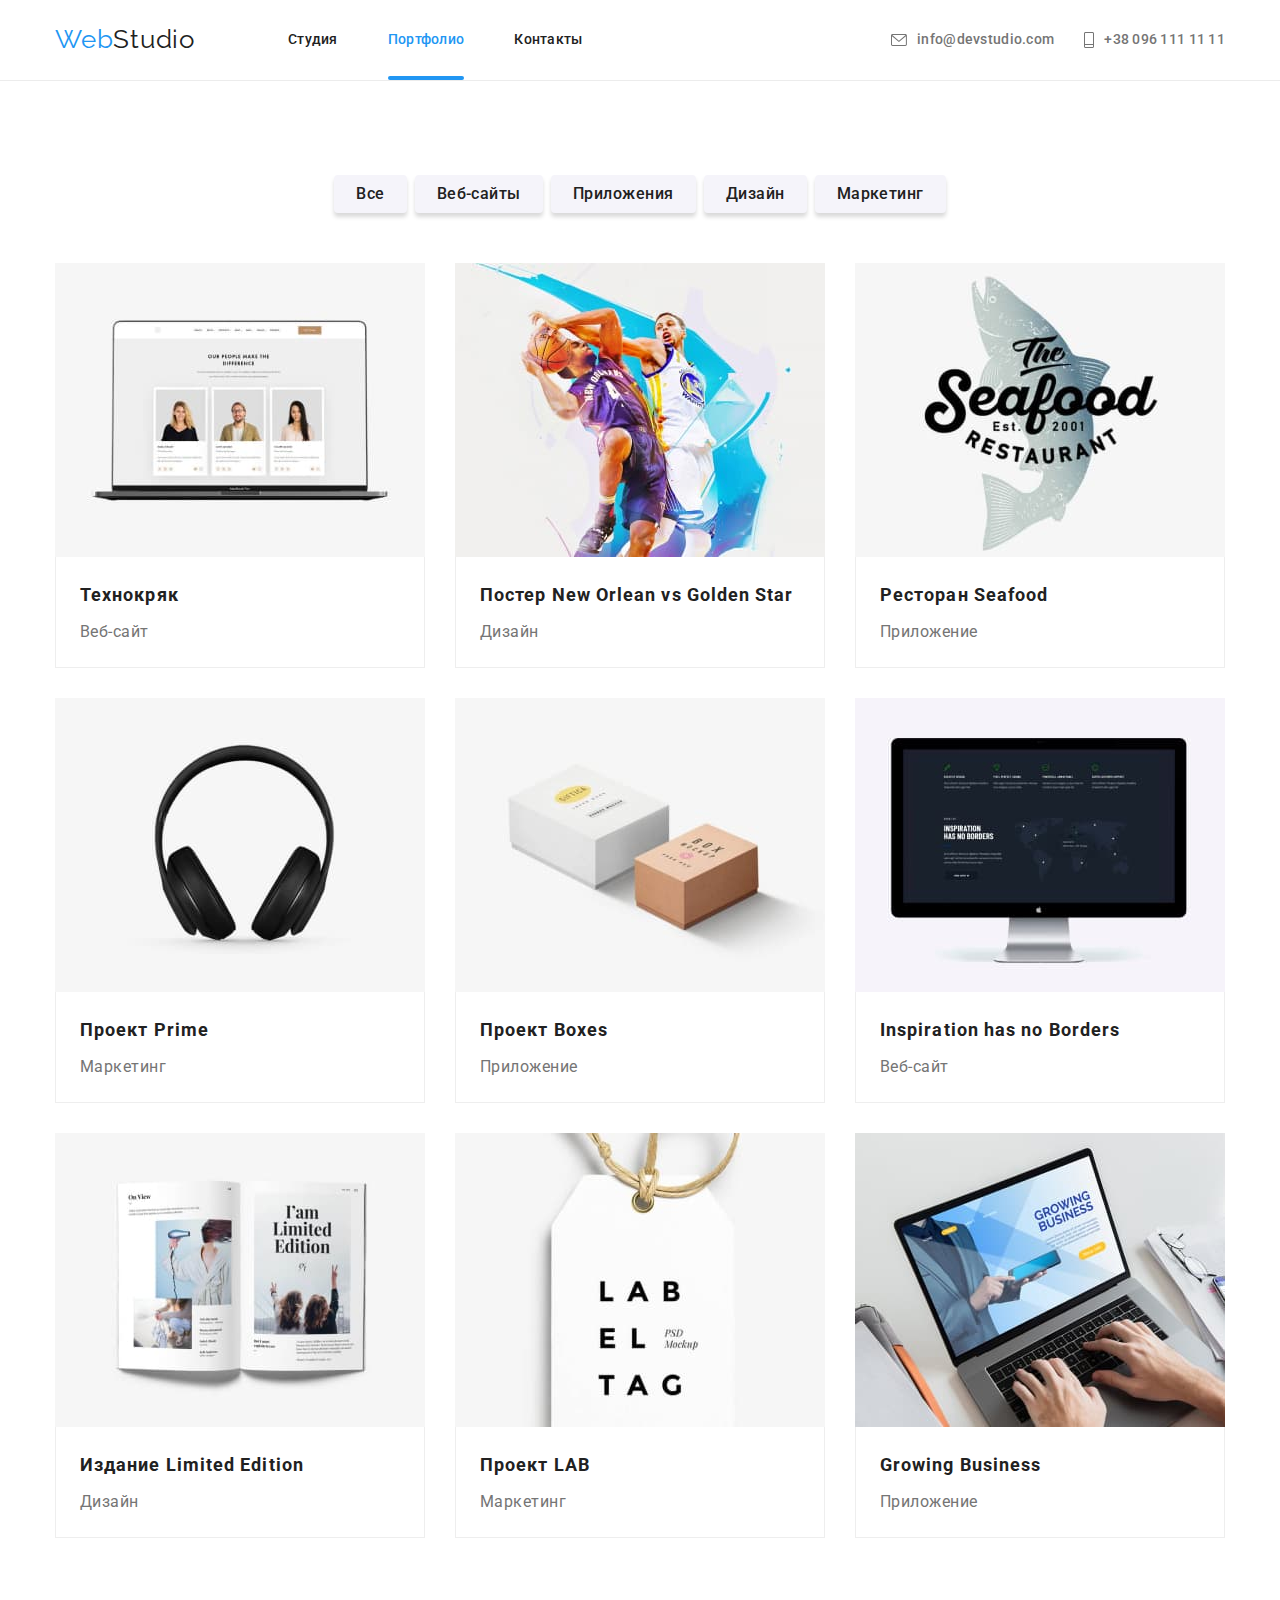
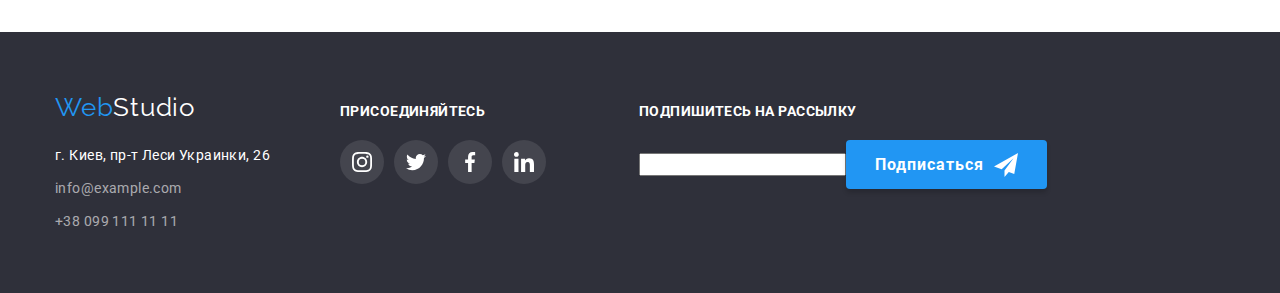
==== portfolio.html @ cc14819e "Initial commit" ====
<!DOCTYPE html>
<html lang="ru">
<head>
    <meta charset="UTF-8">
    <meta name="description" content="Портфолио студии" />
    <meta name="viewport" content="width=device-width, initial-scale=1.0"/>
    <title>Портфолио</title>
    <link rel="preconnect" href="https://fonts.googleapis.com"/>
    <link rel="preconnect" href="https://fonts.gstatic.com" crossorigin/>
    <link href="https://fonts.googleapis.com/css2?family=Raleway:wght@700&family=Roboto:wght@400;500;700;900&display=swap" rel="stylesheet"/>
    <link rel="stylesheet" href="https://cdnjs.cloudflare.com/ajax/libs/modern-normalize/1.0.0/modern-normalize.min.css" />
    <link rel="stylesheet" href="./css/styles.css"/>
</head>
<body>
    <!-- Header -->
    <header class="header-section">
        <div class="container header-container">
            <a class="header-logo" lang="en" href="./index.html"><span class="logo-title">Web</span>Studio</a>
            <nav>
                <ul class="header-list">
                    <li class="header-item">
                        <a class="header-link" href="./index.html">Студия</a>
                    </li>
                    <li class="header-item">
                        <a class="current-link" href="./portfolio.html">Портфолио</a>
                    </li>
                    <li class="header-item">
                        <a class="header-link" href="/">Контакты</a>
                    </li>
                </ul>
            </nav>
            <ul class="header-contact-list">
                <li class="header-contact-item">
                    <a class="header-contact-link link-mail" lang="en" href="mailto:info@devstudio.com">
                        <svg class="header-contact-icon" width="16" height="12">
                            <use href="./img/icons.svg#icon-convert"></use>
                        </svg>
                        info@devstudio.com
                    </a>
                </li>
                <li class="header-contact-item">
                    <a class="header-contact-link link-tel" href="tel:+380961111111">
                        <svg class="header-contact-icon" width="10" height="16">
                            <use href="./img/icons.svg#icon-mobile"></use>
                        </svg>
                        +38 096 111 11 11
                    </a>
                </li>
            </ul>
        </div>
    </header>
    <main>
        <!-- Studio's Portfolio -->
        <section class="section">
           <div class="container ">
                <h1 class="visually-hidden">Портфолио студии</h1>
                <!-- Portfolio buttons -->
                <ul class="button-list">
                    <li  class="item">
                        <button class="portfolio button" type="button">Все</button>
                    </li>
                    <li class="item">
                        <button class="portfolio button" type="button">Веб-сайты</button>
                    </li>
                    <li class="item">
                        <button class="portfolio button" type="button">Приложения</button>
                    </li>
                    <li class="item">
                        <button class="portfolio button" type="button">Дизайн</button>
                    </li>
                    <li class="item">
                        <button class="portfolio button" type="button">Маркетинг</button>
                    </li>
                </ul>
                <!-- Work examples -->
                <ul class="work-examples-list">
                    <li class="work-examples-item">
                        <a class="work-examples-link" href="">
                            <div class="work-examples-thumb">
                                <img src="img/portfol1.jpg" alt="Ноутбук с открытым веб-сайтом" width="370" height="294" />
                                <div class="work-overlay">
                                    <p class="work-overlay-text">Технокряк это современная площадка распространения коронавируса.
                                        Компании используют эту платформу для цифрового
                                        шпионажа и атак на защищённые сервера конкурентов.
                                    </p>
                                </div>
                            </div>
                            <div class="work-examples-text-box">
                                <h2 class="project-title">Технокряк</h2>
                                <p class="project-type">Веб-сайт</p>
                            </div>
                        </a>
                    </li>
                    <li class="work-examples-item">
                        <a class="work-examples-link" href="">
                            <div class="work-examples-thumb">
                                <img src="img/portfol2.jpg" alt="Два баскетболиста" width="370" height="294" />
                                <div class="work-overlay">
                                    <p class="work-overlay-text">Технокряк это современная площадка распространения коронавируса.
                                        Компании используют эту платформу для цифрового
                                        шпионажа и атак на защищённые сервера конкурентов.
                                    </p>
                                </div>
                            </div>
                            <div class="work-examples-text-box">
                                <h2 class="project-title">Постер New Orlean vs Golden Star</h2>
                                <p class="project-type">Дизайн</p>
                            </div>
                        </a>
                    </li>
                    <li class="work-examples-item">
                        <a class="work-examples-link" href="">
                            <div class="work-examples-thumb">
                                <img src="img/portfol3.jpg" alt="Название ресторана не фоне рыбы" width="370" height="294" />
                                <div class="work-overlay">
                                    <p class="work-overlay-text">Технокряк это современная площадка распространения коронавируса.
                                        Компании используют эту платформу для цифрового
                                        шпионажа и атак на защищённые сервера конкурентов.
                                    </p>
                                </div>
                            </div>
                            <div class="work-examples-text-box">
                                <h2 class="project-title">Ресторан Seafood</h2>
                                <p class="project-type">Приложение</p>
                            </div>
                        </a>
                    </li>
                    <li class="work-examples-item">
                        <a class="work-examples-link" href="">
                            <div class="work-examples-thumb">
                                <img src="img/portfol4.jpg" alt="Наушники" width="370" height="294" />
                                <div class="work-overlay">
                                    <p class="work-overlay-text">Технокряк это современная площадка распространения коронавируса.
                                        Компании используют эту платформу для цифрового
                                        шпионажа и атак на защищённые сервера конкурентов.
                                    </p>
                                </div>
                            </div>
                            <div class="work-examples-text-box">
                                <h2 class="project-title">Проект Prime</h2>
                                <p class="project-type">Маркетинг</p>
                            </div>
                        </a>
                    </li>
                    <li class="work-examples-item">
                        <a class="work-examples-link" href="">
                            <div class="work-examples-thumb">
                                <img src="img/portfol5.jpg" alt="Две коробки" width="370" height="294" />
                                <div class="work-overlay">
                                    <p class="work-overlay-text">Технокряк это современная площадка распространения коронавируса.
                                        Компании используют эту платформу для цифрового
                                        шпионажа и атак на защищённые сервера конкурентов.
                                    </p>
                                </div>
                            </div>
                            <div class="work-examples-text-box">
                                <h2 class="project-title">Проект Boxes</h2>
                                <p class="project-type">Приложение</p>
                            </div>
                        </a>
                    </li>
                    <li class="work-examples-item">
                        <a class="work-examples-link" href="">
                            <div class="work-examples-thumb">
                                <img src="img/portfol6.jpg" alt="Монитор с открытым веб-сайтом" width="370" height="294" />
                                <div class="work-overlay">
                                    <p class="work-overlay-text">Технокряк это современная площадка распространения коронавируса.
                                        Компании используют эту платформу для цифрового
                                        шпионажа и атак на защищённые сервера конкурентов.
                                    </p>
                                </div>
                            </div>
                            <div class="work-examples-text-box">
                                <h2 class="project-title">Inspiration has no Borders</h2>
                                <p class="project-type">Веб-сайт</p>
                            </div>
                        </a>
                    </li>
                    <li class="work-examples-item">
                        <a class="work-examples-link" href="">
                            <div class="work-examples-thumb">
                                <img src="img/portfol7.jpg" alt="Открытая книга" width="370" height="294" />
                                <div class="work-overlay">
                                    <p class="work-overlay-text">Технокряк это современная площадка распространения коронавируса.
                                        Компании используют эту платформу для цифрового
                                        шпионажа и атак на защищённые сервера конкурентов.
                                    </p>
                                </div>
                            </div>
                            <div class="work-examples-text-box">
                                <h2 class="project-title">Издание Limited Edition</h2>
                                <p class="project-type">Дизайн</p>
                            </div>
                        </a>
                    </li>
                    <li class="work-examples-item">
                        <a class="work-examples-link" href="">
                            <div class="work-examples-thumb">
                                <img src="img/portfol8.jpg" alt="Бирка" width="370" height="294" />
                                <div class="work-overlay">
                                    <p class="work-overlay-text">Технокряк это современная площадка распространения коронавируса.
                                        Компании используют эту платформу для цифрового
                                        шпионажа и атак на защищённые сервера конкурентов.
                                    </p>
                                </div>
                            </div>
                            <div class="work-examples-text-box">
                                <h2 class="project-title">Проект LAB</h2>
                                <p class="project-type">Маркетинг</p>
                            </div>
                        </a>
                    </li>
                    <li class="work-examples-item">
                        <a class="work-examples-link" href="">
                            <div class="work-examples-thumb">
                                <img src="img/portfol9.jpg" alt="Человек печатает на ноутбуке" width="370" height="294" />
                                <div class="work-overlay">
                                    <p class="work-overlay-text">Технокряк это современная площадка распространения коронавируса.
                                        Компании используют эту платформу для цифрового
                                        шпионажа и атак на защищённые сервера конкурентов.
                                    </p>
                                </div>
                            </div>
                            <div class="work-examples-text-box">
                                <h2 class="project-title">Growing Business</h2>
                                <p class="project-type">Приложение</p>
                            </div>
                        </a>
                    </li>
                </ul>
           </div>
        </section>
    </main>
    <!-- Footer -->
    <footer class="footer-section">
        <div class="footer-container container">
            <div>
                <a class="footer-logo" lang="en" href="./index.html"><span class="logo-title">Web</span>Studio</a>
                <address>
                    <ul class="footer-list">
                        <li class="item">
                            <a class="link adress-link" href="https://goo.gl/maps/s9QWNsardA6QoMJf8" target="_blank"
                                rel="noopener noreferrer">г. Киев, пр-т Леси Украинки, 26</a>
                        </li>
                        <li class="item">
                            <a class="footer-contact-link link" href="mailto:info@example.com">info@example.com</a>
                        </li>
                        <li class="item">
                            <a class="footer-contact-link link" href="tel:+380991111111">+38 099 111 11 11</a>
                        </li>
                    </ul>
                </address>
            </div>
            <div class="join-block">
                <h3 class="join-title">Присоединяйтесь</h3>
                <ul class="join-social-list">
                    <li class="social-item">
                        <a class="join social-link" href="/">
                            <svg class="join social-icon">
                                <use href="./img/icons.svg#icon-instagram"></use>
                            </svg>
                        </a>
                    </li>
                    <li class="social-item">
                        <a class="join social-link" href="/">
                            <svg class="join social-icon">
                                <use href="./img/icons.svg#icon-twitter"></use>
                            </svg>
                        </a>
                    </li>
                    <li class="social-item">
                        <a class="join social-link" href="/">
                            <svg class="join social-icon">
                                <use href="./img/icons.svg#icon-facebook"></use>
                            </svg>
                        </a>
                    </li>
                    <li class="social-item">
                        <a class="join social-link" href="/">
                            <svg class="join social-icon">
                                <use href="./img/icons.svg#icon-linkedin"></use>
                            </svg>
                        </a>
                    </li>
                </ul>
            </div>
            <div class="subscription-block ">
                <h3 class="subscription-title">Подпишитесь на рассылку</h3>
                <form class="subscription-form" name="subscription_form" autocomplete="on" novalidate>
                    <label>
                        <input class="email-field" type="email" name="subscription_email" placeholder="E-mail" />
                    </label>
                    <button class="button subscription-button" type="submit">Подписаться
                        <svg class="subscription-icon">
                            <use href="./img/icons.svg#icon-send"></use>
                        </svg>
                    </button>
                </form>
            </div>
        </div>
    </footer>
</body>
</html>
---- css/styles.css ----
/* Палитра*/
/* Акцент + Web logo #2196F3 */
/* Nav+Title #212121 */
/* Text+tel+mail #757575 */
/****************************index.html ***************************************/
/****************************Utilities****************************************/
:root {
  --accent-color: #2196f3;
  --primary-text-color: #212121;
  --secondary-text-color: #757575;
  --primary-background: #ffffff;
  --secondary-background: #2f303a;
  --logo-font-family: Raleway, sans-serif;
  --hero-footer-color: #ffffff;
  --animations-function-time: cubic-bezier(0.4, 0, 0.2, 1);
}
body {
  background-color: var(--primary-background);
  color: #212121;

  font-family: Roboto, sans-serif;
  letter-spacing: 0.03em;
}
a {
  text-decoration: none;
  color: var(--primary-text-color);
  outline: none;
}
ul {
  list-style: none;
  margin: 0;
  padding: 0;
}
h1,
h2,
h3,
p {
  margin: 0;
}
img {
  display: block;
  max-width: 100%;
  height: auto;
}
input {
  padding: 0;
  outline: none;
}
.container {
  margin-left: auto;
  margin-right: auto;
  width: 1200px;
  /* outline: 2px solid tomato; */
  padding-left: 15px;
  padding-right: 15px;
}
.section {
  padding: 94px 0;
}
.visually-hidden {
  position: absolute;
  white-space: nowrap;
  width: 1px;
  height: 1px;
  overflow: hidden;
  border: 0;
  padding: 0;
  clip: rect(0 0 0 0);
  clip-path: inset(50%);
  margin: -1px;
}
.work-title,
.team-title,
.clients-title {
  margin-bottom: 50px;
  text-align: center;

  font-size: 36px;
  line-height: 1.16;
  letter-spacing: 0.03em;
}
.button {
  font-family: inherit;
  font-weight: 700;
  font-size: 16px;
  line-height: 1.87;
  letter-spacing: 0.06em;

  background-color: var(--accent-color);
  color: var(--hero-footer-color);
  box-shadow: 0px 4px 4px rgba(0, 0, 0, 0.15);
  border: 0;
  cursor: pointer;
  border-radius: 4px;
}
a,
button {
  transition: color 250ms var(--animations-function-time);
}
svg {
  transition: fill 250ms var(--animations-function-time);
}
/******************************* Head ***************************************/
.header-section {
  border-bottom: 1px solid #ececec;
}
.header-container {
  display: flex;
  align-items: center;
}
.header-list {
  display: flex;
  margin-left: 93px;
}
.current-link,
.header-link,
.header-contact-link {
  font-weight: 500;
  font-size: 14px;
  line-height: 1.14;
  letter-spacing: 0.02em;

  display: block;
  padding-top: 32px;
  padding-bottom: 32px;
}
.header-item + .header-item {
  margin-left: 50px;
}
.header-contact-item + .header-contact-item {
  margin-left: 30px;
}
.header-contact-list {
  display: flex;
  margin-left: auto;
}
.header-logo {
  color: var(--primary-text-color);

  font-family: var(--logo-font-family);
  font-size: 26px;
  line-height: 1.2;
  letter-spacing: 0.03em;
}
.logo-title,
.current-link {
  color: var(--accent-color);
}
.header-contact-link {
  display: flex;
  align-items: center;

  color: var(--secondary-text-color);
}
.curent-link:hover,
.current-link:focus,
.header-link:hover,
.header-link:focus,
.header-contact-link:hover,
.header-contact-link:focus {
  color: var(--accent-color);
}
.header-contact-icon {
  margin-right: 10px;
  fill: currentColor;
}
.current-link {
  position: relative;
}
.current-link::after {
  content: '';
  display: inline-block;
  position: absolute;
  bottom: 0;
  left: 0;

  width: 100%;
  height: 4px;

  background-color: var(--accent-color);
  border-radius: 2px;
}
/***************************** Hero *****************************************/
.hero-section {
  padding: 200px 0;
  text-align: center;
  margin-left: auto;
  margin-right: auto;

  max-width: 1600px;

  background-image: linear-gradient(
      to right,
      rgba(47, 48, 58, 0.4),
      rgba(47, 48, 58, 0.4)
    ),
    url(../img/herobcg.jpg);
  background-repeat: no-repeat;
  background-position: center;
  background-size: cover;

  background-color: #c4c4c4;
}
.hero-title {
  margin-top: 0;
  margin-right: auto;
  margin-bottom: 30px;
  margin-left: auto;
  width: 696px;

  color: var(--hero-footer-color);

  font-weight: 900;
  font-size: 44px;
  line-height: 1.36;
  text-align: center;
  letter-spacing: 0.06em;
  text-transform: uppercase;
}
.hero-button {
  padding: 10px 32px;
}
.backdrop {
  position: fixed;
  top: 0;
  left: 0;

  width: 100%;
  height: 100%;
  background: rgba(0, 0, 0, 0.2);
  opacity: 1;
  transition: opacity 250ms var(--animations-function-time);
  z-index: 1;
}
.backdrop.is-hidden {
  opacity: 0;
  pointer-events: none;
}
.backdrop.is-hidden .modal {
  transform: translate(-50%, -50%) scale(1.2);
}
.modal {
  position: absolute;
  top: 50%;
  left: 50%;
  transform: translate(-50%, -50%) scale(1);
  transition: transform 250ms var(--animations-function-time) 250ms;

  min-width: 528px;
  min-height: 581px;

  background-color: #ffffff;
  box-shadow: 0px 1px 3px rgba(0, 0, 0, 0.12), 0px 1px 1px rgba(0, 0, 0, 0.14),
    0px 2px 1px rgba(0, 0, 0, 0.2);
  border-radius: 4px;
}
.close-button {
  position: absolute;
  top: 8px;
  right: 8px;
  display: flex;
  justify-content: center;
  align-items: center;
  width: 30px;
  height: 30px;

  cursor: pointer;
  background-color: #ffffff;
  border-radius: 50%;
  border: 1px solid rgba(0, 0, 0, 0.1);
}
.modal-icon {
  fill: #000000;
  transition: fill 250ms var(--animations-function-time);
}
.modal-icon:hover,
.modal-icon:focus {
  fill: var(--accent-color);
}
.modal-text {
  padding-top: 40px;
  margin-bottom: 30px;
  font-weight: 700;
  font-size: 20px;
  line-height: 1.15;
  letter-spacing: 0.03em;
}
.callback-form {
  display: flex;
  flex-direction: column;
  margin: auto;
  align-items: center;
  width: 448px;
}
.callback-field + .callback-field {
  margin-top: 28px;
}
.callback-field {
  position: relative;
  width: inherit;
}
.callback-input {
  width: 100%;
  padding: 10px 42px;

  border: 1px solid rgba(33, 33, 33, 0.2);
  border-radius: 4px;
  cursor: pointer;
  transition: border-color 250ms var(--animations-function-time);
}
.callback-input:focus {
  border-color: var(--accent-color);
}
.callback-input:focus + .callback-icon {
  fill: var(--accent-color);
}
.callback-icon {
  position: absolute;
  top: 50%;
  left: 15px;
  width: 18px;
  height: 18px;
  transform: translateY(-50%);
  transition: fill 250ms var(--animations-function-time);
}
.callback-label {
  position: absolute;
  top: -11px;
  left: 0;
  transform: translateY(-50%);

  font-size: 12px;
  line-height: 1.16;
  letter-spacing: 0.01em;
  color: var(--secondary-text-color);
}
.callback-textarea {
  display: block;
  padding: 12px 16px;
  resize: none;
  width: 100%;

  font-size: 14px;
  line-height: 1.14;
  letter-spacing: 0.01em;
  border: 1px solid rgba(33, 33, 33, 0.2);
  border-radius: 4px;
  outline: none;
  cursor: pointer;
  transition: border-color 250ms var(--animations-function-time);
}
.callback-textarea::placeholder {
  color: rgba(117, 117, 117, 0.5);
}
.callback-textarea:focus {
  border-color: var(--accent-color);
}
.callback-license_agreement {
  position: relative;
  display: flex;
  align-items: center;
  margin-top: 20px;
  margin-bottom: 34px;
  font-size: 14px;
  line-height: 1.71;
  letter-spacing: 0.03em;
  color: var(--secondary-text-color);
}
.license_agreement-text {
  margin-left: 7px;
}
.callback-link {
  color: var(--accent-color);
  text-decoration-line: underline;
}
.callback-icon-check {
  display: flex;
  align-items: center;
  width: 16px;
  height: 15px;
  border: 2px solid #212121;
  border-radius: 2px;
  transition: background-color 250ms var(--animations-function-time),
    border-color 250ms var(--animations-function-time);
}
.license_agreement-checkbox:checked + .callback-icon-check {
  background-color: var(--accent-color);
  border-color: transparent;
}
.callback-button {
  padding: 10px 55px;
}
/*************************** Features ****************************************/
.features-list {
  display: flex;
  justify-content: space-between;
  margin-top: 0;
}
.features-item {
  width: 270px;
}
.features-text {
  margin-bottom: 0;

  color: var(--secondary-text-color);
  font-size: 14px;
  line-height: 1.71;
  letter-spacing: 0.03em;
}
.features-title {
  margin-bottom: 10px;

  font-size: 14px;
  line-height: 1.14;
  letter-spacing: 0.03em;
  text-transform: uppercase;
}

.features-icon {
  display: flex;
  margin-bottom: 30px;
  justify-content: center;
  align-items: center;

  width: 270px;
  height: 120px;

  border-radius: 4px;
  background-color: #f5f4fa;
}
/**************************** Work *******************************************/
.work {
  padding-top: 0;
}
.work-list {
  display: flex;
  justify-content: space-between;
}
.work-list-item {
  position: relative;
}
.work-item-thumb {
  position: absolute;
  bottom: 0;
  left: 0;

  display: flex;
  justify-content: center;
  align-items: center;
  flex-wrap: wrap;
  width: 370px;
  min-height: 70px;
  background: rgba(47, 48, 58, 0.8);
}
/**************************** Team *******************************************/
.team-section {
  background-color: #f5f4fa;
}
.team-list {
  display: flex;
  justify-content: space-between;
}
.team-text-block {
  padding: 30px 0;
  text-align: center;
  background-color: #ffffff;
  box-shadow: 0px 1px 3px rgba(0, 0, 0, 0.12), 0px 1px 1px rgba(0, 0, 0, 0.14),
    0px 2px 1px rgba(0, 0, 0, 0.2);
  border-radius: 0px 0px 4px 4px;
}
.text-profession {
  color: var(--secondary-text-color);
}
.text-name,
.text-profession {
  font-size: 16px;
  line-height: 1.18;
  letter-spacing: 0.03em;
}
.text-name {
  margin-bottom: 10px;

  font-weight: 500;
}
.text-profession {
  margin-top: 0;
  margin-bottom: 0;

  font-weight: normal;
}
.social-item {
  width: 44px;
  height: 44px;
}
.social-link {
  display: flex;
  align-items: center;
  justify-content: center;
  width: 100%;
  height: 100%;

  border-radius: 50%;
  color: #afb1b8;

  transition: background-color 250ms var(--animations-function-time);
}
.social-link:hover,
.social-link:focus {
  background-color: var(--accent-color);
  color: #ffffff;
}
.social-icon {
  width: 20px;
  height: 20px;
  fill: currentColor;
}
.social-item + .social-item {
  margin-left: 10px;
}
.team-social-list {
  display: flex;
  justify-content: center;

  margin-top: 16px;
  padding-bottom: 0;
}
/**************************** Clients*******************************************/
.clients-list {
  display: flex;
  justify-content: space-between;
}
.client-item {
  width: 170px;
  height: 92px;
}
.client-link {
  display: flex;
  justify-content: center;
  align-items: center;

  width: 100%;
  height: 100%;

  border: 1px solid #afb1b8;
  border-radius: 4px;

  transition: border-color 250ms var(--animations-function-time);
  color: #afb1b8;
}
.client-icon {
  width: 106px;
  height: 60px;
  fill: currentColor;
}
.client-link:hover,
.client-link:focus {
  border-color: var(--accent-color);
  color: var(--accent-color);
}
/**************************** Footer ******************************************/
.footer-section {
  padding: 60px 0;

  background-color: var(--secondary-background);
}
.footer-container {
  display: flex;
  align-items: baseline;
}
.footer-logo {
  display: block;
  margin-bottom: 20px;

  text-decoration: none;
  color: var(--hero-footer-color);

  font-family: var(--logo-font-family);
  font-size: 26px;
  line-height: 1.2;
  letter-spacing: 0.03em;
}
.adress-link {
  color: var(--hero-footer-color);
}
.adress-link:hover,
.footer-contact-link:hover,
.adress-link:focus,
.footer-contact-link:focus {
  color: var(--accent-color);
}
.footer-list .link {
  display: block;

  font-style: normal;
  font-weight: normal;
  font-size: 14px;
  line-height: 24px;
  letter-spacing: 0.03em;
}
.footer-list .item + .item {
  margin-top: 9px;
}
.footer-contact-link {
  color: rgb(255, 255, 255, 0.6);
}
/* Join block */
.join-block {
  margin-left: 70px;
}
.join-title,
.work-item-title,
.subscription-title {
  font-size: 14px;
  line-height: 1.14;
  letter-spacing: 0.03em;
  text-transform: uppercase;
  color: #ffffff;
}
.join-title {
  margin-bottom: 20px;
}
.join-social-list {
  display: flex;
}
.join.social-link {
  background-color: rgba(255, 255, 255, 0.1);
}
.join.social-link:hover,
.join.social-link:focus {
  background-color: var(--accent-color);
}
.join.social-icon {
  fill: #ffffff;
}
/* Subscription form */
.subscription-block {
  margin-left: 93px;
}
.subscription-title {
  margin-bottom: 20px;
}
.subscription-button {
  display: flex;
  justify-content: center;
  align-items: center;
  padding: 10px 29px;
}
.subscription-form {
  display: flex;
  align-items: center;
}
.subscription-icon {
  width: 24px;
  height: 24px;
  margin-left: 10px;
}
.subscription-email-input {
  width: 358px;
  padding: 14px 16px;
  margin-right: 12px;

  letter-spacing: 0.03em;
  line-height: 1.25;
  background-color: transparent;
  color: rgba(255, 255, 255, 0.6);
  border: 1px solid rgba(255, 255, 255, 0.3);
  filter: drop-shadow(0px 4px 4px rgba(0, 0, 0, 0.15));
  border-radius: 4px;
}
.email-field::placeholder {
  color: rgba(255, 255, 255, 0.6);
}
/* **************************portfolio.html********************************** */
.main-section-portfolio {
  color: var(--primary-text-color);
}
/***************************Portfolio buttons **********************************/
.button-list {
  display: flex;
  justify-content: center;
  margin-bottom: 50px;
}
.portfolio.button {
  padding: 6px 22px;
  border-radius: 4px;

  color: #212121;
  background-color: #f5f4fa;

  font-weight: 500;
  font-size: 16px;
  line-height: 1.62;
  text-align: center;
  letter-spacing: 0.03em;
  transition: box-shadow 250ms var(--animations-function-time),
    background-color 250ms var(--animations-function-time),
    color 250ms var(--animations-function-time);
}
.portfolio.button:hover,
.portfolio.button:focus {
  box-shadow: 0px 3px 1px rgba(0, 0, 0, 0.1), 0px 1px 2px rgba(0, 0, 0, 0.08),
    0px 2px 2px rgba(0, 0, 0, 0.12);
  background-color: var(--accent-color);
  color: #ffffff;
}
.button-list .item + .item {
  margin-left: 8px;
}
/*****************************Work examples *************************************/
.work-examples-list {
  display: flex;
  flex-wrap: wrap;
  margin: -15px;
}
.work-examples-item {
  margin: 15px;
}
.work-examples-text-box {
  padding: 20px 24px;

  border: 1px solid #eeeeee;
  border-top: inherit;
}
.project-title {
  margin-bottom: 4px;

  font-size: 18px;
  line-height: 2;
  letter-spacing: 0.06em;
}
.project-type {
  color: var(--secondary-text-color);

  font-size: 16px;
  line-height: 1.87;
  letter-spacing: 0.03em;
}
.work-examples-link {
  display: block;

  transition: box-shadow 250ms var(--animations-function-time);
}
.work-examples-link:hover,
.work-examples-link:focus {
  box-shadow: 0px 1px 1px rgba(0, 0, 0, 0.12), 0px 4px 4px rgba(0, 0, 0, 0.06),
    1px 4px 6px rgba(0, 0, 0, 0.16);
}
.work-examples-link:hover .work-overlay,
.work-examples-link:focus .work-overlay {
  transform: translateY(0);
}
.work-examples-thumb {
  position: relative;
  overflow: hidden;
}
.work-overlay {
  position: absolute;
  top: 0;
  left: 0;
  width: 100%;
  height: 294px;

  transform: translateY(294px);
  transition: transform 250ms var(--animations-function-time);

  background: rgba(33, 150, 243, 0.9);
}
.work-overlay-text {
  padding: 63px 24px;

  font-size: 18px;
  line-height: 1.55;
  color: #ffffff;
}
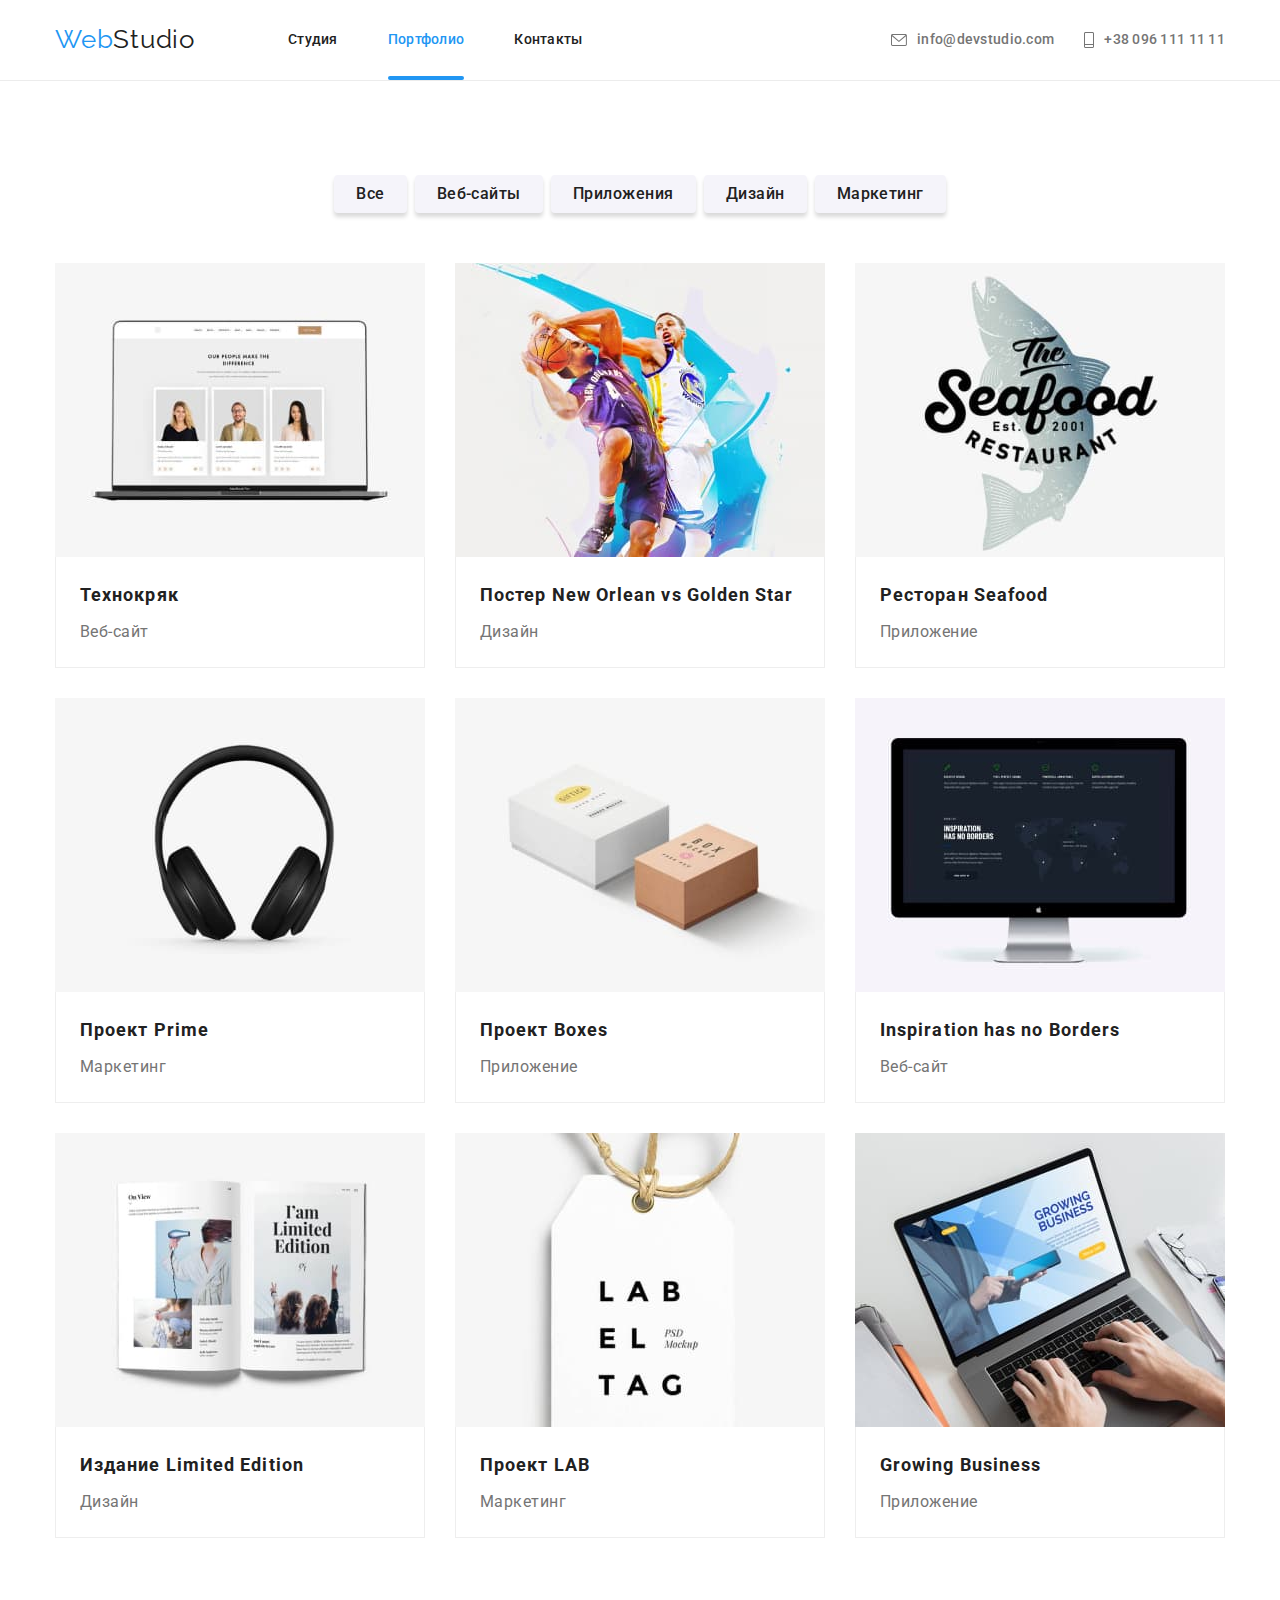
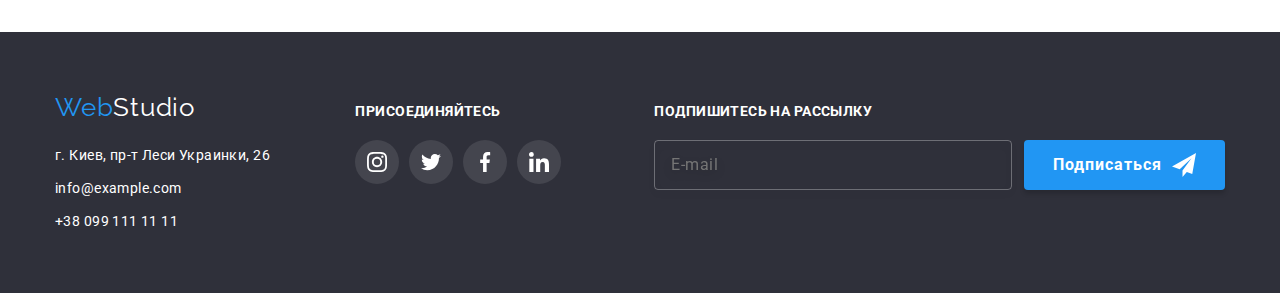
==== commit a5cd86a2: "Add BEM and SASS technology" ====
--- a/portfolio.html
+++ b/portfolio.html
@@ -9,38 +9,38 @@
     <link rel="preconnect" href="https://fonts.gstatic.com" crossorigin/>
     <link href="https://fonts.googleapis.com/css2?family=Raleway:wght@700&family=Roboto:wght@400;500;700;900&display=swap" rel="stylesheet"/>
     <link rel="stylesheet" href="https://cdnjs.cloudflare.com/ajax/libs/modern-normalize/1.0.0/modern-normalize.min.css" />
-    <link rel="stylesheet" href="./css/styles.css"/>
+    <link rel="stylesheet" href="./css/main.min.css"/>
 </head>
 <body>
     <!-- Header -->
     <header class="header-section">
-        <div class="container header-container">
-            <a class="header-logo" lang="en" href="./index.html"><span class="logo-title">Web</span>Studio</a>
+        <div class="container container--header">
+            <a class="logo" lang="en" href="./index.html"><span class="logo__title">Web</span>Studio</a>
             <nav>
-                <ul class="header-list">
-                    <li class="header-item">
-                        <a class="header-link" href="./index.html">Студия</a>
-                    </li>
-                    <li class="header-item">
-                        <a class="current-link" href="./portfolio.html">Портфолио</a>
-                    </li>
-                    <li class="header-item">
-                        <a class="header-link" href="/">Контакты</a>
+                <ul class="header-section__list">
+                    <li class="header-section__item">
+                        <a class="header-section__link" href="./index.html">Студия</a>
+                    </li>
+                    <li class="header-section__item">
+                        <a class="header-section__link header-section__link--current" href="./portfolio.html">Портфолио</a>
+                    </li>
+                    <li class="header-section__item">
+                        <a class="header-section__link" href="/">Контакты</a>
                     </li>
                 </ul>
             </nav>
-            <ul class="header-contact-list">
-                <li class="header-contact-item">
-                    <a class="header-contact-link link-mail" lang="en" href="mailto:info@devstudio.com">
-                        <svg class="header-contact-icon" width="16" height="12">
+            <ul class="contact-list header-section__contact-list">
+                <li class="contact-list__item">
+                    <a class="contact-list__link" lang="en" href="mailto:info@devstudio.com">
+                        <svg class="contact-list__icon" width="16" height="12">
                             <use href="./img/icons.svg#icon-convert"></use>
                         </svg>
                         info@devstudio.com
                     </a>
                 </li>
-                <li class="header-contact-item">
-                    <a class="header-contact-link link-tel" href="tel:+380961111111">
-                        <svg class="header-contact-icon" width="10" height="16">
+                <li class="contact-list__item">
+                    <a class="contact-list__link" href="tel:+380961111111">
+                        <svg class="contact-list__icon" width="10" height="16">
                             <use href="./img/icons.svg#icon-mobile"></use>
                         </svg>
                         +38 096 111 11 11
@@ -55,177 +55,195 @@
            <div class="container ">
                 <h1 class="visually-hidden">Портфолио студии</h1>
                 <!-- Portfolio buttons -->
-                <ul class="button-list">
-                    <li  class="item">
-                        <button class="portfolio button" type="button">Все</button>
-                    </li>
-                    <li class="item">
-                        <button class="portfolio button" type="button">Веб-сайты</button>
-                    </li>
-                    <li class="item">
-                        <button class="portfolio button" type="button">Приложения</button>
-                    </li>
-                    <li class="item">
-                        <button class="portfolio button" type="button">Дизайн</button>
-                    </li>
-                    <li class="item">
-                        <button class="portfolio button" type="button">Маркетинг</button>
+                <ul class="button-list section__button-list">
+                    <li  class="button-list__item">
+                        <button class="button button--filter" type="button">Все</button>
+                    </li>
+                    <li class="button-list__item">
+                        <button class="button button--filter" type="button">Веб-сайты</button>
+                    </li>
+                    <li class="button-list__item">
+                        <button class="button button--filter" type="button">Приложения</button>
+                    </li>
+                    <li class="button-list__item">
+                        <button class="button button--filter" type="button">Дизайн</button>
+                    </li>
+                    <li class="button-list__item">
+                        <button class="button button--filter" type="button">Маркетинг</button>
                     </li>
                 </ul>
                 <!-- Work examples -->
-                <ul class="work-examples-list">
-                    <li class="work-examples-item">
-                        <a class="work-examples-link" href="">
-                            <div class="work-examples-thumb">
-                                <img src="img/portfol1.jpg" alt="Ноутбук с открытым веб-сайтом" width="370" height="294" />
-                                <div class="work-overlay">
-                                    <p class="work-overlay-text">Технокряк это современная площадка распространения коронавируса.
-                                        Компании используют эту платформу для цифрового
-                                        шпионажа и атак на защищённые сервера конкурентов.
-                                    </p>
-                                </div>
-                            </div>
-                            <div class="work-examples-text-box">
-                                <h2 class="project-title">Технокряк</h2>
-                                <p class="project-type">Веб-сайт</p>
-                            </div>
-                        </a>
-                    </li>
-                    <li class="work-examples-item">
-                        <a class="work-examples-link" href="">
-                            <div class="work-examples-thumb">
-                                <img src="img/portfol2.jpg" alt="Два баскетболиста" width="370" height="294" />
-                                <div class="work-overlay">
-                                    <p class="work-overlay-text">Технокряк это современная площадка распространения коронавируса.
-                                        Компании используют эту платформу для цифрового
-                                        шпионажа и атак на защищённые сервера конкурентов.
-                                    </p>
-                                </div>
-                            </div>
-                            <div class="work-examples-text-box">
-                                <h2 class="project-title">Постер New Orlean vs Golden Star</h2>
-                                <p class="project-type">Дизайн</p>
-                            </div>
-                        </a>
-                    </li>
-                    <li class="work-examples-item">
-                        <a class="work-examples-link" href="">
-                            <div class="work-examples-thumb">
-                                <img src="img/portfol3.jpg" alt="Название ресторана не фоне рыбы" width="370" height="294" />
-                                <div class="work-overlay">
-                                    <p class="work-overlay-text">Технокряк это современная площадка распространения коронавируса.
-                                        Компании используют эту платформу для цифрового
-                                        шпионажа и атак на защищённые сервера конкурентов.
-                                    </p>
-                                </div>
-                            </div>
-                            <div class="work-examples-text-box">
-                                <h2 class="project-title">Ресторан Seafood</h2>
-                                <p class="project-type">Приложение</p>
-                            </div>
-                        </a>
-                    </li>
-                    <li class="work-examples-item">
-                        <a class="work-examples-link" href="">
-                            <div class="work-examples-thumb">
-                                <img src="img/portfol4.jpg" alt="Наушники" width="370" height="294" />
-                                <div class="work-overlay">
-                                    <p class="work-overlay-text">Технокряк это современная площадка распространения коронавируса.
-                                        Компании используют эту платформу для цифрового
-                                        шпионажа и атак на защищённые сервера конкурентов.
-                                    </p>
-                                </div>
-                            </div>
-                            <div class="work-examples-text-box">
-                                <h2 class="project-title">Проект Prime</h2>
-                                <p class="project-type">Маркетинг</p>
-                            </div>
-                        </a>
-                    </li>
-                    <li class="work-examples-item">
-                        <a class="work-examples-link" href="">
-                            <div class="work-examples-thumb">
-                                <img src="img/portfol5.jpg" alt="Две коробки" width="370" height="294" />
-                                <div class="work-overlay">
-                                    <p class="work-overlay-text">Технокряк это современная площадка распространения коронавируса.
-                                        Компании используют эту платформу для цифрового
-                                        шпионажа и атак на защищённые сервера конкурентов.
-                                    </p>
-                                </div>
-                            </div>
-                            <div class="work-examples-text-box">
-                                <h2 class="project-title">Проект Boxes</h2>
-                                <p class="project-type">Приложение</p>
-                            </div>
-                        </a>
-                    </li>
-                    <li class="work-examples-item">
-                        <a class="work-examples-link" href="">
-                            <div class="work-examples-thumb">
-                                <img src="img/portfol6.jpg" alt="Монитор с открытым веб-сайтом" width="370" height="294" />
-                                <div class="work-overlay">
-                                    <p class="work-overlay-text">Технокряк это современная площадка распространения коронавируса.
-                                        Компании используют эту платформу для цифрового
-                                        шпионажа и атак на защищённые сервера конкурентов.
-                                    </p>
-                                </div>
-                            </div>
-                            <div class="work-examples-text-box">
-                                <h2 class="project-title">Inspiration has no Borders</h2>
-                                <p class="project-type">Веб-сайт</p>
-                            </div>
-                        </a>
-                    </li>
-                    <li class="work-examples-item">
-                        <a class="work-examples-link" href="">
-                            <div class="work-examples-thumb">
-                                <img src="img/portfol7.jpg" alt="Открытая книга" width="370" height="294" />
-                                <div class="work-overlay">
-                                    <p class="work-overlay-text">Технокряк это современная площадка распространения коронавируса.
-                                        Компании используют эту платформу для цифрового
-                                        шпионажа и атак на защищённые сервера конкурентов.
-                                    </p>
-                                </div>
-                            </div>
-                            <div class="work-examples-text-box">
-                                <h2 class="project-title">Издание Limited Edition</h2>
-                                <p class="project-type">Дизайн</p>
-                            </div>
-                        </a>
-                    </li>
-                    <li class="work-examples-item">
-                        <a class="work-examples-link" href="">
-                            <div class="work-examples-thumb">
-                                <img src="img/portfol8.jpg" alt="Бирка" width="370" height="294" />
-                                <div class="work-overlay">
-                                    <p class="work-overlay-text">Технокряк это современная площадка распространения коронавируса.
-                                        Компании используют эту платформу для цифрового
-                                        шпионажа и атак на защищённые сервера конкурентов.
-                                    </p>
-                                </div>
-                            </div>
-                            <div class="work-examples-text-box">
-                                <h2 class="project-title">Проект LAB</h2>
-                                <p class="project-type">Маркетинг</p>
-                            </div>
-                        </a>
-                    </li>
-                    <li class="work-examples-item">
-                        <a class="work-examples-link" href="">
-                            <div class="work-examples-thumb">
-                                <img src="img/portfol9.jpg" alt="Человек печатает на ноутбуке" width="370" height="294" />
-                                <div class="work-overlay">
-                                    <p class="work-overlay-text">Технокряк это современная площадка распространения коронавируса.
-                                        Компании используют эту платформу для цифрового
-                                        шпионажа и атак на защищённые сервера конкурентов.
-                                    </p>
-                                </div>
-                            </div>
-                            <div class="work-examples-text-box">
-                                <h2 class="project-title">Growing Business</h2>
-                                <p class="project-type">Приложение</p>
-                            </div>
-                        </a>
+                <ul class="grid">
+                    <li class="grid__item">
+                        <article class="product">
+                            <a class="product__link" href="">
+                                <div class="product__thumb">
+                                    <img src="img/portfol1.jpg" alt="Ноутбук с открытым веб-сайтом" width="370" height="294" />
+                                    <div class="product__overlay">
+                                        <p class="product__overlay-text">Технокряк это современная площадка распространения коронавируса.
+                                            Компании используют эту платформу для цифрового
+                                            шпионажа и атак на защищённые сервера конкурентов.
+                                        </p>
+                                    </div>
+                                </div>
+                                <div class="product__text-box">
+                                    <h2 class="product__title">Технокряк</h2>
+                                    <p class="product__type">Веб-сайт</p>
+                                </div>
+                            </a>
+                        </article>
+                    </li>
+                    <li class="grid__item">
+                        <article class="product">
+                            <a class="product__link" href="">
+                                <div class="product__thumb">
+                                    <img src="img/portfol2.jpg" alt="Два баскетболиста" width="370" height="294" />
+                                    <div class="product__overlay">
+                                        <p class="product__overlay-text">Технокряк это современная площадка распространения коронавируса.
+                                            Компании используют эту платформу для цифрового
+                                            шпионажа и атак на защищённые сервера конкурентов.
+                                        </p>
+                                    </div>
+                                </div>
+                                <div class="product__text-box">
+                                    <h2 class="product__title">Постер New Orlean vs Golden Star</h2>
+                                    <p class="product__type">Дизайн</p>
+                                </div>
+                            </a>
+                        </article>
+                    </li>
+                    <li class="grid__item">
+                        <article class="product">
+                            <a class="product__link" href="">
+                                <div class="product__thumb">
+                                    <img src="img/portfol3.jpg" alt="Название ресторана не фоне рыбы" width="370" height="294" />
+                                    <div class="product__overlay">
+                                        <p class="product__overlay-text">Технокряк это современная площадка распространения коронавируса.
+                                            Компании используют эту платформу для цифрового
+                                            шпионажа и атак на защищённые сервера конкурентов.
+                                        </p>
+                                    </div>
+                                </div>
+                                <div class="product__text-box">
+                                    <h2 class="product__title">Ресторан Seafood</h2>
+                                    <p class="product__type">Приложение</p>
+                                </div>
+                            </a>
+                        </article>
+                    </li>
+                    <li class="grid__item">
+                        <article class="product">
+                            <a class="product__link" href="">
+                                <div class="product__thumb">
+                                    <img src="img/portfol4.jpg" alt="Наушники" width="370" height="294" />
+                                    <div class="product__overlay">
+                                        <p class="product__overlay-text">Технокряк это современная площадка распространения коронавируса.
+                                            Компании используют эту платформу для цифрового
+                                            шпионажа и атак на защищённые сервера конкурентов.
+                                        </p>
+                                    </div>
+                                </div>
+                                <div class="product__text-box">
+                                    <h2 class="product__title">Проект Prime</h2>
+                                    <p class="product__type">Маркетинг</p>
+                                </div>
+                            </a>
+                        </article>
+                    </li>
+                    <li class="grid__item">
+                        <article class="product">
+                            <a class="product__link" href="">
+                                <div class="product__thumb">
+                                    <img src="img/portfol5.jpg" alt="Две коробки" width="370" height="294" />
+                                    <div class="product__overlay">
+                                        <p class="product__overlay-text">Технокряк это современная площадка распространения коронавируса.
+                                            Компании используют эту платформу для цифрового
+                                            шпионажа и атак на защищённые сервера конкурентов.
+                                        </p>
+                                    </div>
+                                </div>
+                                <div class="product__text-box">
+                                    <h2 class="product__title">Проект Boxes</h2>
+                                    <p class="product__type">Приложение</p>
+                                </div>
+                            </a>
+                        </article>
+                    </li>
+                    <li class="grid__item">
+                        <article class="product">
+                            <a class="product__link" href="">
+                                <div class="product__thumb">
+                                    <img src="img/portfol6.jpg" alt="Монитор с открытым веб-сайтом" width="370" height="294" />
+                                    <div class="product__overlay">
+                                        <p class="product__overlay-text">Технокряк это современная площадка распространения коронавируса.
+                                            Компании используют эту платформу для цифрового
+                                            шпионажа и атак на защищённые сервера конкурентов.
+                                        </p>
+                                    </div>
+                                </div>
+                                <div class="product__text-box">
+                                    <h2 class="product__title">Inspiration has no Borders</h2>
+                                    <p class="product__type">Веб-сайт</p>
+                                </div>
+                            </a>
+                        </article>
+                    </li>
+                    <li class="grid__item">
+                        <article class="product">
+                            <a class="product__link" href="">
+                                <div class="product__thumb">
+                                    <img src="img/portfol7.jpg" alt="Открытая книга" width="370" height="294" />
+                                    <div class="product__overlay">
+                                        <p class="product__overlay-text">Технокряк это современная площадка распространения коронавируса.
+                                            Компании используют эту платформу для цифрового
+                                            шпионажа и атак на защищённые сервера конкурентов.
+                                        </p>
+                                    </div>
+                                </div>
+                                <div class="product__text-box">
+                                    <h2 class="product__title">Издание Limited Edition</h2>
+                                    <p class="product__type">Дизайн</p>
+                                </div>
+                            </a>
+                        </article>
+                    </li>
+                    <li class="grid__item">
+                        <article class="product">
+                            <a class="product__link" href="">
+                                <div class="product__thumb">
+                                    <img src="img/portfol8.jpg" alt="Бирка" width="370" height="294" />
+                                    <div class="product__overlay">
+                                        <p class="product__overlay-text">Технокряк это современная площадка распространения коронавируса.
+                                            Компании используют эту платформу для цифрового
+                                            шпионажа и атак на защищённые сервера конкурентов.
+                                        </p>
+                                    </div>
+                                </div>
+                                <div class="product__text-box">
+                                    <h2 class="product__title">Проект LAB</h2>
+                                    <p class="product__type">Маркетинг</p>
+                                </div>
+                            </a>
+                        </article>
+                    </li>
+                    <li class="grid__item">
+                        <article class="product">
+                            <a class="product__link" href="">
+                                <div class="product__thumb">
+                                    <img src="img/portfol9.jpg" alt="Человек печатает на ноутбуке" width="370" height="294" />
+                                    <div class="product__overlay">
+                                        <p class="product__overlay-text">Технокряк это современная площадка распространения коронавируса.
+                                            Компании используют эту платформу для цифрового
+                                            шпионажа и атак на защищённые сервера конкурентов.
+                                        </p>
+                                    </div>
+                                </div>
+                                <div class="product__text-box">
+                                    <h2 class="product__title">Growing Business</h2>
+                                    <p class="product__type">Приложение</p>
+                                </div>
+                            </a>
+                        </article>
                     </li>
                 </ul>
            </div>
@@ -233,65 +251,66 @@
     </main>
     <!-- Footer -->
     <footer class="footer-section">
-        <div class="footer-container container">
-            <div>
-                <a class="footer-logo" lang="en" href="./index.html"><span class="logo-title">Web</span>Studio</a>
-                <address>
-                    <ul class="footer-list">
-                        <li class="item">
-                            <a class="link adress-link" href="https://goo.gl/maps/s9QWNsardA6QoMJf8" target="_blank"
-                                rel="noopener noreferrer">г. Киев, пр-т Леси Украинки, 26</a>
+        <div class="container container--footer">
+            <div class="contact-block footer-section__contact-block">
+                <a class="logo contact-block__logo" lang="en" href="./index.html"><span
+                        class="logo__title">Web</span>Studio</a>
+                <address class="adress">
+                    <ul class="adress__list">
+                        <li class="adress__item">
+                            <a class="adress__link adress__link--main" href="https://goo.gl/maps/s9QWNsardA6QoMJf8"
+                                target="_blank" rel="noopener noreferrer">г. Киев, пр-т Леси Украинки, 26</a>
                         </li>
-                        <li class="item">
-                            <a class="footer-contact-link link" href="mailto:info@example.com">info@example.com</a>
+                        <li class="adress__item">
+                            <a class="adress__link adress__link--add" href="mailto:info@example.com">info@example.com</a>
                         </li>
-                        <li class="item">
-                            <a class="footer-contact-link link" href="tel:+380991111111">+38 099 111 11 11</a>
+                        <li class="adress__item">
+                            <a class="adress__link adress__link--add" href="tel:+380991111111">+38 099 111 11 11</a>
                         </li>
                     </ul>
                 </address>
             </div>
-            <div class="join-block">
-                <h3 class="join-title">Присоединяйтесь</h3>
-                <ul class="join-social-list">
-                    <li class="social-item">
-                        <a class="join social-link" href="/">
-                            <svg class="join social-icon">
+            <div class="join footer-section__join">
+                <h3 class="join__title">Присоединяйтесь</h3>
+                <ul class="social-icon-list join__social-icon-list ">
+                    <li class="social-icon">
+                        <a class="social-icon__link join__social-icon-link--join" href="/">
+                            <svg class="social-icon__icon join__social-icon--join">
                                 <use href="./img/icons.svg#icon-instagram"></use>
                             </svg>
                         </a>
                     </li>
-                    <li class="social-item">
-                        <a class="join social-link" href="/">
-                            <svg class="join social-icon">
+                    <li class="social-icon">
+                        <a class="social-icon__link join__social-icon-link--join" href="/">
+                            <svg class="social-icon__icon join__social-icon--join">
                                 <use href="./img/icons.svg#icon-twitter"></use>
                             </svg>
                         </a>
                     </li>
-                    <li class="social-item">
-                        <a class="join social-link" href="/">
-                            <svg class="join social-icon">
+                    <li class="social-icon">
+                        <a class="social-icon__link join__social-icon-link--join" href="/">
+                            <svg class="social-icon__icon join__social-icon--join">
                                 <use href="./img/icons.svg#icon-facebook"></use>
                             </svg>
                         </a>
                     </li>
-                    <li class="social-item">
-                        <a class="join social-link" href="/">
-                            <svg class="join social-icon">
+                    <li class="social-icon">
+                        <a class="social-icon__link join__social-icon-link--join" href="/">
+                            <svg class="social-icon__icon join__social-icon--join">
                                 <use href="./img/icons.svg#icon-linkedin"></use>
                             </svg>
                         </a>
                     </li>
                 </ul>
             </div>
-            <div class="subscription-block ">
-                <h3 class="subscription-title">Подпишитесь на рассылку</h3>
-                <form class="subscription-form" name="subscription_form" autocomplete="on" novalidate>
+            <div class="subscription footer-section__subscription">
+                <h3 class="subscription__title">Подпишитесь на рассылку</h3>
+                <form class="subscription__form" name="subscription_form" autocomplete="on" novalidate>
                     <label>
-                        <input class="email-field" type="email" name="subscription_email" placeholder="E-mail" />
+                        <input class="subscription__input" type="email" name="subscription_email" placeholder="E-mail" />
                     </label>
-                    <button class="button subscription-button" type="submit">Подписаться
-                        <svg class="subscription-icon">
+                    <button class="button button--subscription subscription__button--subscription" type="submit">Подписаться
+                        <svg class="button--subscription__icon">
                             <use href="./img/icons.svg#icon-send"></use>
                         </svg>
                     </button>
--- a/css/main.min.css
+++ b/css/main.min.css
@@ -0,0 +1,2 @@
+body{background-color:#fff;color:#212121;font-family:Roboto, sans-serif;letter-spacing:0.03em}a{text-decoration:none;color:#212121;outline:none}ul{list-style:none;margin:0;padding:0}h1,h2,h3,p{margin:0}img{display:block;max-width:100%;height:auto}input{padding:0;outline:none}.container{margin-left:auto;margin-right:auto;width:1200px;padding-left:15px;padding-right:15px}.section{padding:94px 0}.section__title{margin-bottom:50px;text-align:center;font-size:36px;line-height:1.16;letter-spacing:0.03em}.visually-hidden{position:absolute;white-space:nowrap;width:1px;height:1px;overflow:hidden;border:0;padding:0;clip:rect(0 0 0 0);-webkit-clip-path:inset(50%);clip-path:inset(50%);margin:-1px}.button{font-family:inherit;font-weight:700;font-size:16px;line-height:1.87;letter-spacing:0.06em;background-color:#2196f3;color:#fff;-webkit-box-shadow:0px 4px 4px rgba(0,0,0,0.15);box-shadow:0px 4px 4px rgba(0,0,0,0.15);border:0;cursor:pointer;border-radius:4px}a,button{-webkit-transition:color 250ms cubic-bezier(0.4, 0, 0.2, 1);transition:color 250ms cubic-bezier(0.4, 0, 0.2, 1)}svg{-webkit-transition:fill 250ms cubic-bezier(0.4, 0, 0.2, 1);transition:fill 250ms cubic-bezier(0.4, 0, 0.2, 1)}.header-section{border-bottom:1px solid #ececec}.header-section__list{display:-webkit-box;display:-ms-flexbox;display:flex;margin-left:93px}.header-section__item{margin-right:50px}.header-section__item:last-child{margin-right:0}.header-section__link{display:block;padding-top:32px;padding-bottom:32px;font-weight:500;font-size:14px;line-height:1.14;letter-spacing:0.02em}.header-section__link--current{position:relative;color:#2196f3}.header-section__link--current::after{content:'';display:inline-block;position:absolute;bottom:0;left:0;width:100%;height:4px;background-color:#2196f3;border-radius:2px}.header-section__link:hover,.header-section__link:focus{color:#2196f3}.header-section__contact-list{margin-left:auto}.container--header{display:-webkit-box;display:-ms-flexbox;display:flex;-webkit-box-align:center;-ms-flex-align:center;align-items:center}.contact-list{display:-webkit-box;display:-ms-flexbox;display:flex}.contact-list__item{margin-right:30px}.contact-list__item:last-child{margin-right:0}.contact-list__link{display:-webkit-box;display:-ms-flexbox;display:flex;-webkit-box-align:center;-ms-flex-align:center;align-items:center;padding-top:32px;padding-bottom:32px;font-weight:500;font-size:14px;line-height:1.14;letter-spacing:0.02em;color:#757575}.contact-list__link:hover,.contact-list__link:focus{color:#2196f3}.contact-list__icon{margin-right:10px;fill:currentColor}.logo{color:#212121;font-family:Raleway,sans-serif;font-size:26px;line-height:1.2;letter-spacing:0.03em}.logo__title{color:#2196f3}.hero-section{padding:200px 0;text-align:center;margin-left:auto;margin-right:auto;max-width:1600px;background-image:-webkit-gradient(linear, left top, right top, from(rgba(47,48,58,0.4)), to(rgba(47,48,58,0.4))),url(../img/herobcg.jpg);background-image:linear-gradient(to right, rgba(47,48,58,0.4), rgba(47,48,58,0.4)),url(../img/herobcg.jpg);background-repeat:no-repeat;background-position:center;background-size:cover;background-color:#c4c4c4}.hero-section__title{margin-top:0;margin-right:auto;margin-bottom:30px;margin-left:auto;width:696px;color:#fff;font-weight:900;font-size:44px;line-height:1.36;text-align:center;letter-spacing:0.06em;text-transform:uppercase}.button--order{padding:10px 32px}.backdrop{position:fixed;top:0;left:0;width:100%;height:100%;background:rgba(0,0,0,0.2);opacity:1;-webkit-transition:opacity 250ms cubic-bezier(0.4, 0, 0.2, 1);transition:opacity 250ms cubic-bezier(0.4, 0, 0.2, 1);z-index:1}.backdrop--hidden{opacity:0;pointer-events:none}.modal{padding:40px;position:absolute;top:50%;left:50%;-webkit-transform:translate(-50%, -50%) scale(1);transform:translate(-50%, -50%) scale(1);-webkit-transition:-webkit-transform 250ms cubic-bezier(0.4, 0, 0.2, 1) 250ms;transition:-webkit-transform 250ms cubic-bezier(0.4, 0, 0.2, 1) 250ms;transition:transform 250ms cubic-bezier(0.4, 0, 0.2, 1) 250ms;transition:transform 250ms cubic-bezier(0.4, 0, 0.2, 1) 250ms, -webkit-transform 250ms cubic-bezier(0.4, 0, 0.2, 1) 250ms;min-width:528px;min-height:581px;background-color:#ffffff;-webkit-box-shadow:0px 1px 3px rgba(0,0,0,0.12),0px 1px 1px rgba(0,0,0,0.14),0px 2px 1px rgba(0,0,0,0.2);box-shadow:0px 1px 3px rgba(0,0,0,0.12),0px 1px 1px rgba(0,0,0,0.14),0px 2px 1px rgba(0,0,0,0.2);border-radius:4px}.backdrop--hidden .modal{-webkit-transform:translate(-50%, -50%) scale(1.2);transform:translate(-50%, -50%) scale(1.2)}.modal__close-button{position:absolute;top:8px;right:8px;display:-webkit-box;display:-ms-flexbox;display:flex;-webkit-box-pack:center;-ms-flex-pack:center;justify-content:center;-webkit-box-align:center;-ms-flex-align:center;align-items:center;width:30px;height:30px;cursor:pointer;background-color:#ffffff;border-radius:50%;border:1px solid rgba(0,0,0,0.1)}.modal__icon{fill:#000000;-webkit-transition:fill 250ms cubic-bezier(0.4, 0, 0.2, 1);transition:fill 250ms cubic-bezier(0.4, 0, 0.2, 1)}.modal__icon:hover,.modal__icon:focus{fill:#2196f3}.modal__text{margin-bottom:12px;font-weight:700;font-size:20px;line-height:1.15;letter-spacing:0.03em}.input-form{display:-webkit-box;display:-ms-flexbox;display:flex;-webkit-box-orient:vertical;-webkit-box-direction:normal;-ms-flex-direction:column;flex-direction:column}.input-field{position:relative;margin-bottom:10px}.input-field__label{display:block;margin-bottom:4px;text-align:left;font-size:12px;line-height:1.16;letter-spacing:0.01em;color:#757575}.input-field__input{width:100%;padding:10px 42px;border:1px solid rgba(33,33,33,0.2);border-radius:4px;cursor:pointer;-webkit-transition:border-color 250ms cubic-bezier(0.4, 0, 0.2, 1);transition:border-color 250ms cubic-bezier(0.4, 0, 0.2, 1)}.input-field__input:focus{border-color:#2196f3}.input-field__icon{position:absolute;top:50%;left:15px;width:18px;height:18px;-webkit-transition:fill 250ms cubic-bezier(0.4, 0, 0.2, 1);transition:fill 250ms cubic-bezier(0.4, 0, 0.2, 1)}.input-field__input:focus+.input-field__icon{fill:#2196f3}.commentary-field{position:relative}.commentary-field__label{display:block;margin-bottom:4px;text-align:left;font-size:12px;line-height:1.16;letter-spacing:0.01em;color:#757575}.commentary-field__textarea{display:block;padding:12px 16px;resize:none;width:100%;font-size:14px;line-height:1.14;letter-spacing:0.01em;border:1px solid rgba(33,33,33,0.2);border-radius:4px;outline:none;cursor:pointer;-webkit-transition:border-color 250ms cubic-bezier(0.4, 0, 0.2, 1);transition:border-color 250ms cubic-bezier(0.4, 0, 0.2, 1)}.commentary-field__textarea::-webkit-input-placeholder{color:rgba(117,117,117,0.5)}.commentary-field__textarea:-ms-input-placeholder{color:rgba(117,117,117,0.5)}.commentary-field__textarea::-ms-input-placeholder{color:rgba(117,117,117,0.5)}.commentary-field__textarea::placeholder{color:rgba(117,117,117,0.5)}.commentary-field__textarea:focus{border-color:#2196f3}.custom-checkbox{position:relative;display:-webkit-box;display:-ms-flexbox;display:flex;-webkit-box-align:center;-ms-flex-align:center;align-items:center;-webkit-box-pack:center;-ms-flex-pack:center;justify-content:center;margin-top:20px;margin-bottom:34px;font-size:14px;line-height:1.71;letter-spacing:0.03em;color:#757575}.custom-checkbox__input--visually-hidden{position:absolute;white-space:nowrap;width:1px;height:1px;overflow:hidden;border:0;padding:0;clip:rect(0 0 0 0);-webkit-clip-path:inset(50%);clip-path:inset(50%);margin:-1px}.custom-checkbox__icon{display:-webkit-box;display:-ms-flexbox;display:flex;-webkit-box-align:center;-ms-flex-align:center;align-items:center;width:16px;height:15px;border:2px solid #212121;border-radius:2px;-webkit-transition:background-color 250ms cubic-bezier(0.4, 0, 0.2, 1),border-color 250ms cubic-bezier(0.4, 0, 0.2, 1);transition:background-color 250ms cubic-bezier(0.4, 0, 0.2, 1),border-color 250ms cubic-bezier(0.4, 0, 0.2, 1)}.custom-checkbox__input:checked+.custom-checkbox__icon{background-color:#2196f3;border-color:transparent}.custom-checkbox__label{margin-left:7px}.custom-checkbox__link{color:#2196f3;-webkit-text-decoration-line:underline;text-decoration-line:underline}.button--send{padding:10px 55px}.article-list{display:-webkit-box;display:-ms-flexbox;display:flex;-webkit-box-pack:justify;-ms-flex-pack:justify;justify-content:space-between;margin-top:0}.article{width:270px}.article__icon{display:-webkit-box;display:-ms-flexbox;display:flex;margin-bottom:30px;-webkit-box-pack:center;-ms-flex-pack:center;justify-content:center;-webkit-box-align:center;-ms-flex-align:center;align-items:center;width:270px;height:120px;border-radius:4px;background-color:#f5f4fa}.article__title{margin-bottom:10px;font-size:14px;line-height:1.14;letter-spacing:0.03em;text-transform:uppercase}.article__text{margin-bottom:0;color:#757575;font-size:14px;line-height:1.71;letter-spacing:0.03em}.section--work{padding-top:0}.figure-list{display:-webkit-box;display:-ms-flexbox;display:flex;-webkit-box-pack:justify;-ms-flex-pack:justify;justify-content:space-between}.figure{position:relative}.figure__thumb{position:absolute;left:0;bottom:0;display:-webkit-box;display:-ms-flexbox;display:flex;-webkit-box-pack:center;-ms-flex-pack:center;justify-content:center;-webkit-box-align:center;-ms-flex-align:center;align-items:center;-ms-flex-wrap:wrap;flex-wrap:wrap;width:370px;min-height:70px;background:rgba(47,48,58,0.8)}.figure__title{font-size:14px;line-height:1.14;letter-spacing:0.03em;text-transform:uppercase;color:#ffffff}.section--team{background-color:#f5f4fa}.card-list{display:-webkit-box;display:-ms-flexbox;display:flex;-webkit-box-pack:justify;-ms-flex-pack:justify;justify-content:space-between}.card__title-block{padding:30px 0;text-align:center;background-color:#ffffff;-webkit-box-shadow:0px 1px 3px rgba(0,0,0,0.12),0px 1px 1px rgba(0,0,0,0.14),0px 2px 1px rgba(0,0,0,0.2);box-shadow:0px 1px 3px rgba(0,0,0,0.12),0px 1px 1px rgba(0,0,0,0.14),0px 2px 1px rgba(0,0,0,0.2);border-radius:0px 0px 4px 4px}.card__title{font-size:16px;line-height:1.18;letter-spacing:0.03em}.card__title--main{margin-bottom:10px;font-weight:500}.card__title--add{margin-top:0;margin-bottom:0;font-weight:normal;color:#757575}.social-icon-list{display:-webkit-box;display:-ms-flexbox;display:flex;-webkit-box-pack:center;-ms-flex-pack:center;justify-content:center;margin-top:16px;padding-bottom:0}.social-icon{width:44px;height:44px;margin-right:10px}.social-icon:last-child{margin-right:0}.social-icon__link{display:-webkit-box;display:-ms-flexbox;display:flex;-webkit-box-align:center;-ms-flex-align:center;align-items:center;-webkit-box-pack:center;-ms-flex-pack:center;justify-content:center;width:100%;height:100%;border-radius:50%;color:#afb1b8;-webkit-transition:background-color 250ms cubic-bezier(0.4, 0, 0.2, 1);transition:background-color 250ms cubic-bezier(0.4, 0, 0.2, 1)}.social-icon__link:hover,.social-icon__link:focus{background-color:#2196f3;color:#ffffff}.social-icon__icon{width:20px;height:20px;fill:currentColor}.clients-icon-list{display:-webkit-box;display:-ms-flexbox;display:flex;-webkit-box-pack:justify;-ms-flex-pack:justify;justify-content:space-between}.clients-icon{width:170px;height:92px}.clients-icon__link{display:-webkit-box;display:-ms-flexbox;display:flex;-webkit-box-pack:center;-ms-flex-pack:center;justify-content:center;-webkit-box-align:center;-ms-flex-align:center;align-items:center;width:100%;height:100%;border:1px solid #afb1b8;border-radius:4px;-webkit-transition:border-color 250ms cubic-bezier(0.4, 0, 0.2, 1);transition:border-color 250ms cubic-bezier(0.4, 0, 0.2, 1);color:#afb1b8}.clients-icon__link:hover,.clients-icon__link:focus{border-color:#2196f3;color:#2196f3}.clients-icon__icon{width:106px;height:60px;fill:currentColor}.container--footer{display:-webkit-box;display:-ms-flexbox;display:flex;-webkit-box-align:baseline;-ms-flex-align:baseline;align-items:baseline}.footer-section{padding:60px 0;background-color:#2f303a}.footer-section__join{margin-left:70px}.footer-section__subscription{margin-left:93px}.footer-section__contact-block{-webkit-box-flex:1;-ms-flex-positive:1;flex-grow:1}.contact-block__logo{display:block;margin-bottom:20px;text-decoration:none;color:#fff;font-family:Raleway,sans-serif;font-size:26px;line-height:1.2;letter-spacing:0.03em}.adress__item{margin-bottom:9px}.adress__item:last-child{margin-bottom:0}.adress__link{display:block;font-style:normal;font-weight:normal;font-size:14px;line-height:24px;letter-spacing:0.03em;color:#fff}.adress__link--main{color:#fff}.adress__link--add{color:#fff}.adress__link:hover,.adress__link:focus{color:#2196f3}.join__title{margin-bottom:20px;font-size:14px;line-height:1.14;letter-spacing:0.03em;text-transform:uppercase;color:#ffffff}.join__social-icon-link--join{background-color:rgba(255,255,255,0.1)}.join__social-icon-link--join:hover,.join__social-icon-link--join:focus{background-color:#2196f3}.join__social-icon--join{fill:#ffffff}.subscription__title{margin-bottom:20px;font-size:14px;line-height:1.14;letter-spacing:0.03em;text-transform:uppercase;color:#ffffff}.subscription__form{display:-webkit-box;display:-ms-flexbox;display:flex;-webkit-box-align:center;-ms-flex-align:center;align-items:center}.subscription__input{width:358px;padding:14px 16px;letter-spacing:0.03em;line-height:1.25;background-color:transparent;color:rgba(255,255,255,0.6);border:1px solid rgba(255,255,255,0.3);-webkit-filter:drop-shadow(0px 4px 4px rgba(0,0,0,0.15));filter:drop-shadow(0px 4px 4px rgba(0,0,0,0.15));border-radius:4px}.subscription__button--subscription{margin-left:12px}.button--subscription{display:-webkit-box;display:-ms-flexbox;display:flex;-webkit-box-pack:center;-ms-flex-pack:center;justify-content:center;-webkit-box-align:center;-ms-flex-align:center;align-items:center;padding:10px 29px}.button--subscription__icon{width:24px;height:24px;margin-left:10px}.section__button-list{margin-bottom:50px}.button-list{display:-webkit-box;display:-ms-flexbox;display:flex;-webkit-box-pack:center;-ms-flex-pack:center;justify-content:center}.button-list__item{margin-right:8px}.button-list__item:last-child{margin-right:0}.button--filter{padding:6px 22px;border-radius:4px;color:#212121;background-color:#f5f4fa;font-weight:500;font-size:16px;line-height:1.62;letter-spacing:0.03em;text-align:center;-webkit-transition:background-color 250ms cubic-bezier(0.4, 0, 0.2, 1),color 250ms cubic-bezier(0.4, 0, 0.2, 1),-webkit-box-shadow 250ms cubic-bezier(0.4, 0, 0.2, 1);transition:background-color 250ms cubic-bezier(0.4, 0, 0.2, 1),color 250ms cubic-bezier(0.4, 0, 0.2, 1),-webkit-box-shadow 250ms cubic-bezier(0.4, 0, 0.2, 1);transition:box-shadow 250ms cubic-bezier(0.4, 0, 0.2, 1),background-color 250ms cubic-bezier(0.4, 0, 0.2, 1),color 250ms cubic-bezier(0.4, 0, 0.2, 1);transition:box-shadow 250ms cubic-bezier(0.4, 0, 0.2, 1),background-color 250ms cubic-bezier(0.4, 0, 0.2, 1),color 250ms cubic-bezier(0.4, 0, 0.2, 1),-webkit-box-shadow 250ms cubic-bezier(0.4, 0, 0.2, 1)}.button--filter:hover,.button--filter:focus{-webkit-box-shadow:0px 3px 1px rgba(0,0,0,0.1),0px 1px 2px rgba(0,0,0,0.08),0px 2px 2px rgba(0,0,0,0.12);box-shadow:0px 3px 1px rgba(0,0,0,0.1),0px 1px 2px rgba(0,0,0,0.08),0px 2px 2px rgba(0,0,0,0.12);background-color:#2196f3;color:#ffffff}.grid{display:-webkit-box;display:-ms-flexbox;display:flex;-ms-flex-wrap:wrap;flex-wrap:wrap;margin:-15px}.grid__item{margin:15px}.product__link{display:block;-webkit-transition:-webkit-box-shadow 250ms cubic-bezier(0.4, 0, 0.2, 1);transition:-webkit-box-shadow 250ms cubic-bezier(0.4, 0, 0.2, 1);transition:box-shadow 250ms cubic-bezier(0.4, 0, 0.2, 1);transition:box-shadow 250ms cubic-bezier(0.4, 0, 0.2, 1), -webkit-box-shadow 250ms cubic-bezier(0.4, 0, 0.2, 1)}.product__link:hover,.product__link:focus{-webkit-box-shadow:0px 1px 1px rgba(0,0,0,0.12),0px 4px 4px rgba(0,0,0,0.06),1px 4px 6px rgba(0,0,0,0.16);box-shadow:0px 1px 1px rgba(0,0,0,0.12),0px 4px 4px rgba(0,0,0,0.06),1px 4px 6px rgba(0,0,0,0.16)}.product__link:hover .product__overlay,.product__link:focus .product__overlay{-webkit-transform:translateY(0);transform:translateY(0)}.product__thumb{position:relative;overflow:hidden}.product__overlay{position:absolute;top:0;left:0;width:100%;height:294px;-webkit-transform:translateY(294px);transform:translateY(294px);-webkit-transition:-webkit-transform 250ms cubic-bezier(0.4, 0, 0.2, 1);transition:-webkit-transform 250ms cubic-bezier(0.4, 0, 0.2, 1);transition:transform 250ms cubic-bezier(0.4, 0, 0.2, 1);transition:transform 250ms cubic-bezier(0.4, 0, 0.2, 1), -webkit-transform 250ms cubic-bezier(0.4, 0, 0.2, 1);background:rgba(33,150,243,0.9)}.product__overlay-text{padding:63px 24px;font-size:18px;line-height:1.55;color:#ffffff}.product__text-box{padding:20px 24px;border:1px solid #eeeeee;border-top:inherit}.product__title{margin-bottom:4px;font-size:18px;line-height:2;letter-spacing:0.06em}.product__type{color:#757575;font-size:16px;line-height:1.87;letter-spacing:0.03em}
+/*# sourceMappingURL=main.min.css.map */